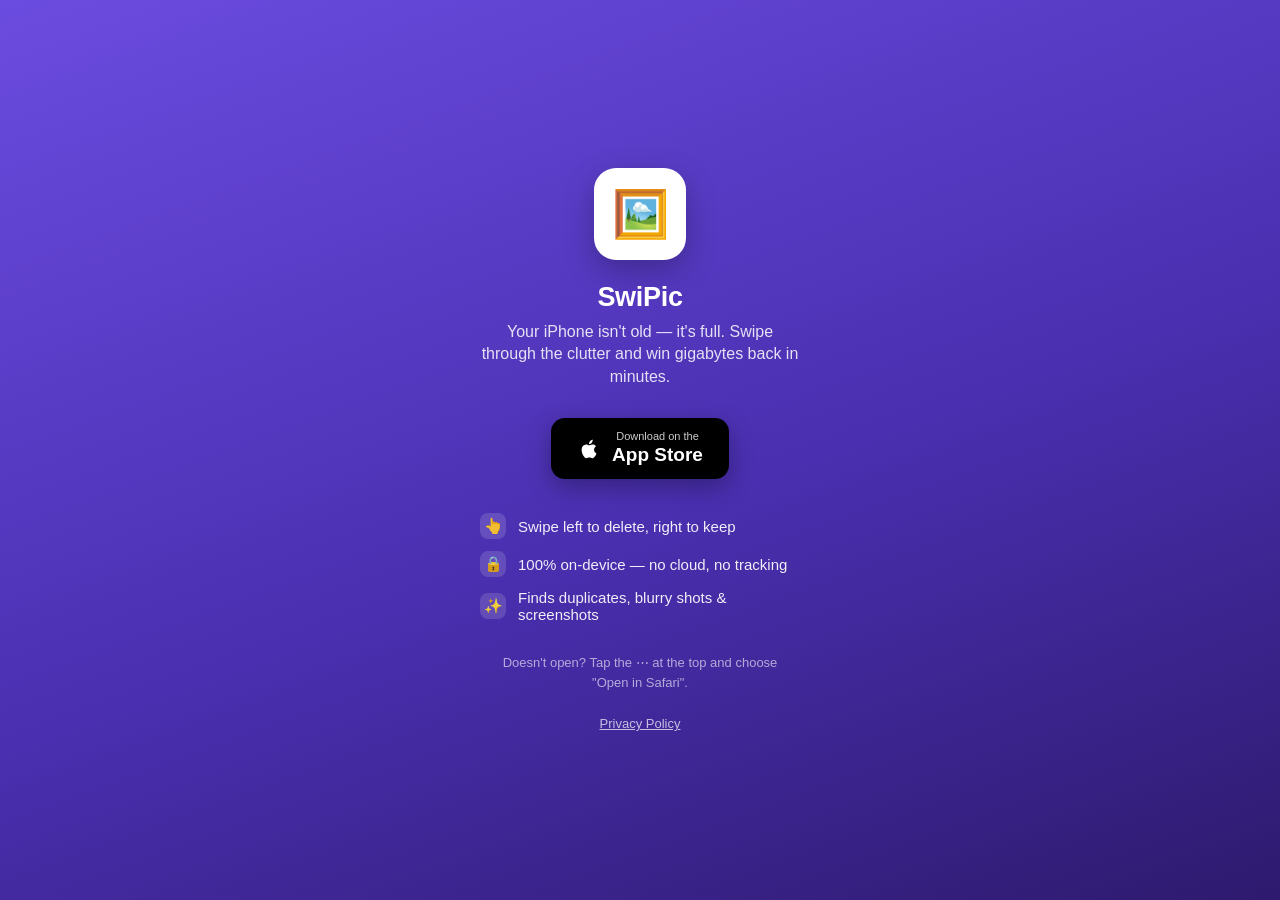
==== download.html @ 191e49fc "Add files via upload" ====
<!DOCTYPE html>
<html lang="en">
<head>
<meta charset="UTF-8">
<meta name="viewport" content="width=device-width, initial-scale=1.0">
<title>SwiPic – Clean your iPhone storage</title>
<meta name="apple-itunes-app" content="app-id=6789896340">
<meta name="description" content="SwiPic – swipe to clean your camera roll and free up gigabytes. Free on the App Store.">
<meta property="og:title" content="SwiPic – Swipe Photo Cleaner">
<meta property="og:description" content="Swipe to clean your camera roll and free up storage. Free on the App Store.">
<style>
  * { margin: 0; padding: 0; box-sizing: border-box; -webkit-tap-highlight-color: transparent; }
  html, body { height: 100%; }
  body {
    font-family: -apple-system, BlinkMacSystemFont, "Segoe UI", Roboto, sans-serif;
    background: linear-gradient(160deg, #6b4ce0 0%, #4a2fb0 55%, #2e1a6e 100%);
    color: #fff;
    min-height: 100%;
    display: flex;
    flex-direction: column;
    align-items: center;
    justify-content: center;
    text-align: center;
    padding: 32px 22px;
  }
  .icon {
    width: 92px; height: 92px; border-radius: 22px;
    background: #fff;
    display: flex; align-items: center; justify-content: center;
    font-size: 46px; margin-bottom: 22px;
    box-shadow: 0 10px 30px rgba(0,0,0,0.25);
  }
  h1 { font-size: 27px; font-weight: 700; margin-bottom: 8px; letter-spacing: -0.3px; }
  .tag { font-size: 16px; opacity: 0.85; margin-bottom: 30px; line-height: 1.4; max-width: 320px; }
  .store-btn {
    display: inline-flex; align-items: center; gap: 11px;
    background: #000; color: #fff; text-decoration: none;
    padding: 13px 26px; border-radius: 14px;
    font-size: 19px; font-weight: 600;
    box-shadow: 0 8px 24px rgba(0,0,0,0.3);
    transition: transform 0.1s ease;
  }
  .store-btn:active { transform: scale(0.97); }
  .store-btn small { display: block; font-size: 11px; font-weight: 400; opacity: 0.8; line-height: 1; margin-bottom: 2px; }
  .store-btn .big { font-size: 19px; font-weight: 600; line-height: 1.1; }
  .features { margin-top: 34px; display: flex; flex-direction: column; gap: 12px; max-width: 320px; }
  .feature { display: flex; align-items: center; gap: 12px; font-size: 15px; opacity: 0.92; text-align: left; }
  .feature span.dot { flex: 0 0 auto; width: 26px; height: 26px; border-radius: 8px; background: rgba(255,255,255,0.16); display: flex; align-items: center; justify-content: center; font-size: 15px; }
  .hint { margin-top: 30px; font-size: 13px; opacity: 0.6; max-width: 300px; line-height: 1.5; }
  .privacy { margin-top: 22px; }
  .privacy a { color: rgba(255,255,255,0.7); font-size: 13px; text-decoration: underline; }
</style>
</head>
<body>
  <div class="icon">🖼️</div>
  <h1>SwiPic</h1>
  <p class="tag">Your iPhone isn't old — it's full. Swipe through the clutter and win gigabytes back in minutes.</p>

  <a class="store-btn" id="dl" href="https://apps.apple.com/app/id6789896340">
    <svg width="24" height="24" viewBox="0 0 24 24" fill="#fff" aria-hidden="true"><path d="M17.05 12.7c-.02-2.3 1.88-3.4 1.96-3.46-1.07-1.56-2.73-1.78-3.32-1.8-1.41-.14-2.76.83-3.48.83-.72 0-1.83-.81-3.01-.79-1.55.02-2.98.9-3.78 2.29-1.61 2.8-.41 6.95 1.16 9.22.77 1.11 1.68 2.36 2.87 2.31 1.15-.05 1.58-.74 2.97-.74 1.39 0 1.78.74 3 .72 1.24-.02 2.02-1.13 2.78-2.25.88-1.29 1.24-2.54 1.26-2.6-.03-.01-2.41-.92-2.44-3.67zM14.79 5.7c.64-.78 1.07-1.85.95-2.93-.92.04-2.03.61-2.69 1.38-.59.69-1.11 1.79-.97 2.85 1.02.08 2.07-.52 2.71-1.3z"/></svg>
    <span>
      <small>Download on the</small>
      <span class="big">App Store</span>
    </span>
  </a>

  <div class="features">
    <div class="feature"><span class="dot">👆</span> Swipe left to delete, right to keep</div>
    <div class="feature"><span class="dot">🔒</span> 100% on-device — no cloud, no tracking</div>
    <div class="feature"><span class="dot">✨</span> Finds duplicates, blurry shots & screenshots</div>
  </div>

  <p class="hint">Doesn't open? Tap the ⋯ at the top and choose "Open in Safari".</p>
  <div class="privacy"><a href="https://progressosupport.github.io/SwiPic/privacy.html">Privacy Policy</a></div>

  <script>
    document.getElementById('dl').addEventListener('click', function (e) {
      e.preventDefault();
      var appId = '6789896340';
      window.location.href = 'itms-apps://apps.apple.com/app/id' + appId;
      setTimeout(function () {
        window.location.href = 'https://apps.apple.com/app/id' + appId;
      }, 500);
    });
  </script>
</body>
</html>
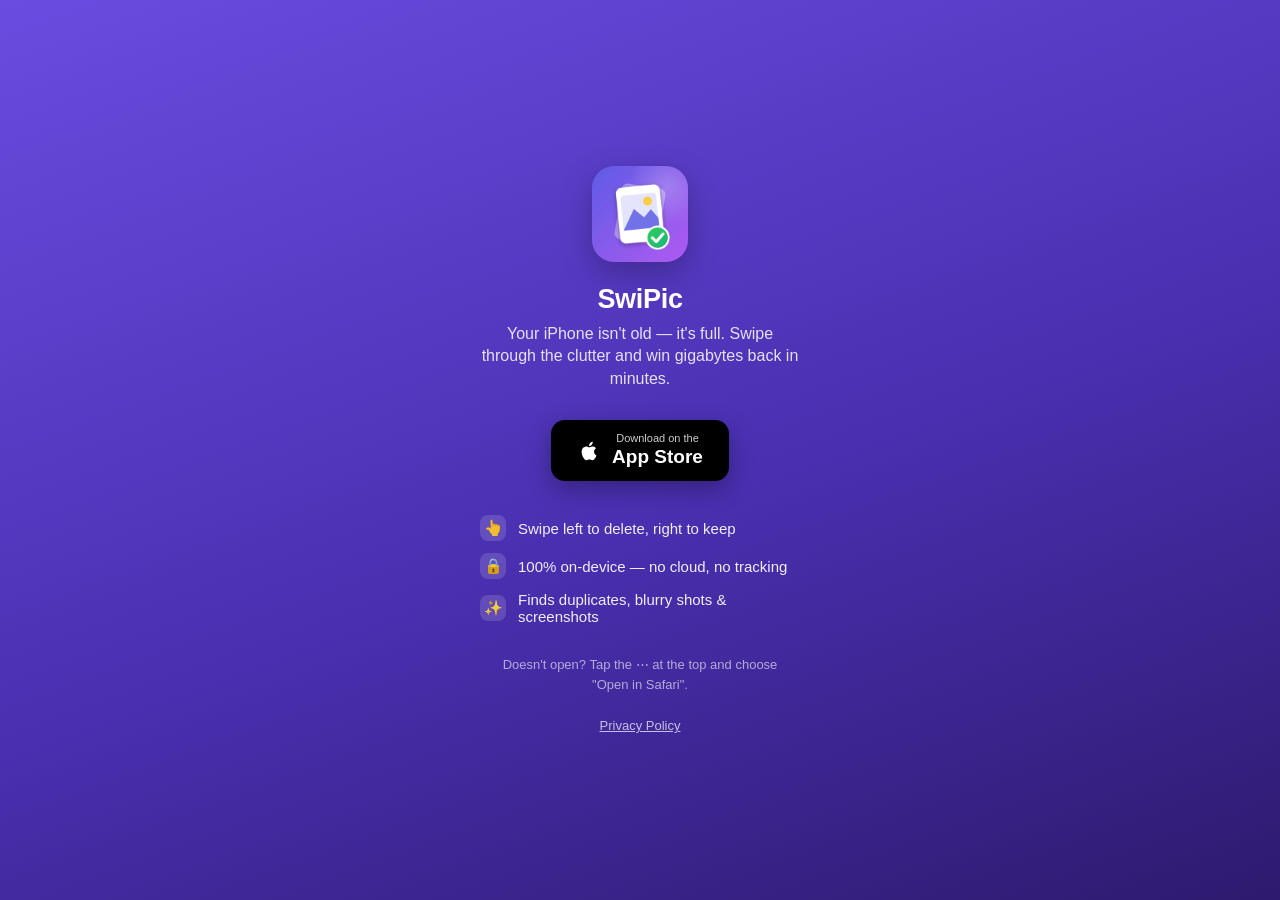
==== commit 95d010dc: "Add files via upload" ====
--- a/download.html
+++ b/download.html
@@ -24,10 +24,8 @@
     padding: 32px 22px;
   }
   .icon {
-    width: 92px; height: 92px; border-radius: 22px;
-    background: #fff;
-    display: flex; align-items: center; justify-content: center;
-    font-size: 46px; margin-bottom: 22px;
+    width: 96px; height: 96px; border-radius: 22px;
+    object-fit: cover; display: block; margin-bottom: 22px;
     box-shadow: 0 10px 30px rgba(0,0,0,0.25);
   }
   h1 { font-size: 27px; font-weight: 700; margin-bottom: 8px; letter-spacing: -0.3px; }
@@ -52,7 +50,7 @@
 </style>
 </head>
 <body>
-  <div class="icon">🖼️</div>
+  <img class="icon" src="icon.jpg" alt="SwiPic app icon">
   <h1>SwiPic</h1>
   <p class="tag">Your iPhone isn't old — it's full. Swipe through the clutter and win gigabytes back in minutes.</p>
 
